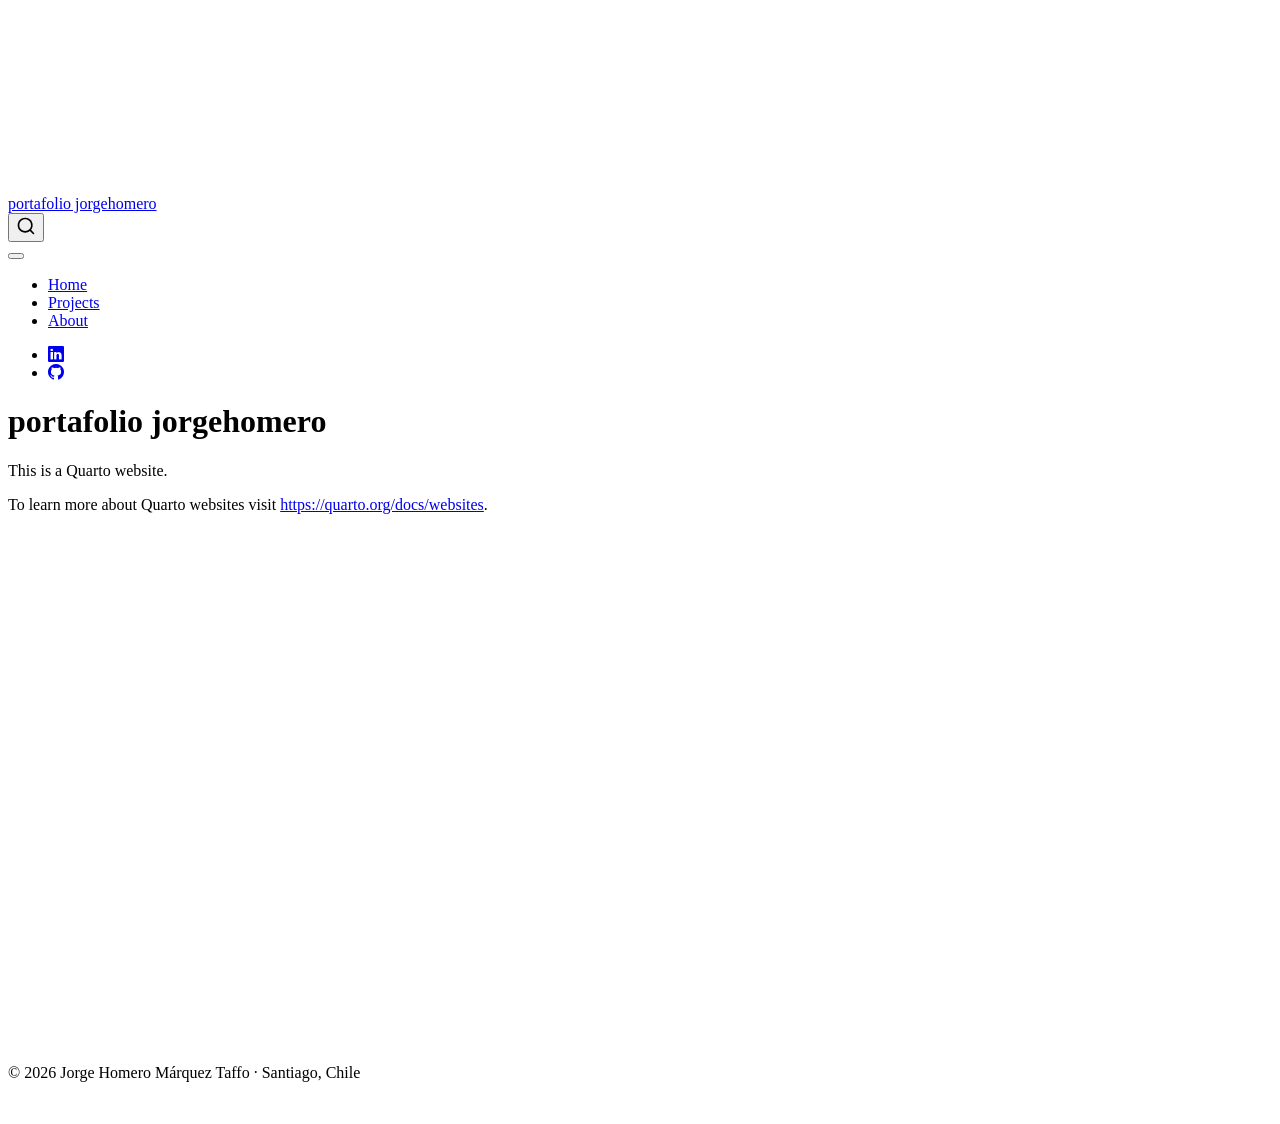
==== docs/index.html @ fefd2fc2 "Portafolio Quarto: estructura inicial" ====
<!DOCTYPE html>
<html xmlns="http://www.w3.org/1999/xhtml" lang="en" xml:lang="en"><head>

<meta charset="utf-8">
<meta name="generator" content="quarto-1.9.38">

<meta name="viewport" content="width=device-width, initial-scale=1.0, user-scalable=yes">


<title>portafolio jorgehomero</title>
<style>
/* Default styles provided by pandoc.
** See https://pandoc.org/MANUAL.html#variables-for-html for config info.
*/
code{white-space: pre-wrap;}
span.smallcaps{font-variant: small-caps;}
div.columns{display: flex; gap: min(4vw, 1.5em);}
div.column{flex: auto; overflow-x: auto;}
div.hanging-indent{margin-left: 1.5em; text-indent: -1.5em;}
ul.task-list{list-style: none;}
ul.task-list li input[type="checkbox"] {
  width: 0.8em;
  margin: 0 0.8em 0.2em -1em; /* quarto-specific, see https://github.com/quarto-dev/quarto-cli/issues/4556 */ 
  vertical-align: middle;
}
</style>


<script src="site_libs/quarto-nav/quarto-nav.js"></script>
<script src="site_libs/quarto-nav/headroom.min.js"></script>
<script src="site_libs/clipboard/clipboard.min.js"></script>
<script src="site_libs/quarto-search/autocomplete.umd.js"></script>
<script src="site_libs/quarto-search/fuse.min.js"></script>
<script src="site_libs/quarto-search/quarto-search.js"></script>
<meta name="quarto:offset" content="./">
<script src="site_libs/quarto-html/quarto.js" type="module"></script>
<script src="site_libs/quarto-html/tabsets/tabsets.js" type="module"></script>
<script src="site_libs/quarto-html/popper.min.js"></script>
<script src="site_libs/quarto-html/tippy.umd.min.js"></script>
<script src="site_libs/quarto-html/anchor.min.js"></script>
<link href="site_libs/quarto-html/tippy.css" rel="stylesheet">
<link href="site_libs/quarto-html/quarto-syntax-highlighting-15634bcf2e68342d4ad2dfa704d543f6.css" rel="stylesheet" id="quarto-text-highlighting-styles">
<script src="site_libs/bootstrap/bootstrap.min.js"></script>
<link href="site_libs/bootstrap/bootstrap-icons.css" rel="stylesheet">
<link href="site_libs/bootstrap/bootstrap-6b423f165eeea3787de40cb4f8e821c3.min.css" rel="stylesheet" append-hash="true" id="quarto-bootstrap" data-mode="light">
<script id="quarto-search-options" type="application/json">{
  "location": "navbar",
  "copy-button": false,
  "collapse-after": 3,
  "panel-placement": "end",
  "type": "overlay",
  "limit": 50,
  "keyboard-shortcut": [
    "f",
    "/",
    "s"
  ],
  "show-item-context": false,
  "language": {
    "search-no-results-text": "No results",
    "search-matching-documents-text": "matching documents",
    "search-copy-link-title": "Copy link to search",
    "search-hide-matches-text": "Hide additional matches",
    "search-more-match-text": "more match in this document",
    "search-more-matches-text": "more matches in this document",
    "search-clear-button-title": "Clear",
    "search-text-placeholder": "",
    "search-detached-cancel-button-title": "Cancel",
    "search-submit-button-title": "Submit",
    "search-label": "Search"
  }
}</script>
<style>html{ scroll-behavior: smooth; }</style>


<link rel="stylesheet" href="styles.css">
</head>

<body class="nav-fixed fullcontent quarto-light">

<div id="quarto-search-results"></div>
  <header id="quarto-header" class="headroom fixed-top">
    <nav class="navbar navbar-expand-lg " data-bs-theme="dark">
      <div class="navbar-container container-fluid">
      <div class="navbar-brand-container mx-auto">
    <a class="navbar-brand" href="./index.html">
    <span class="navbar-title">portafolio jorgehomero</span>
    </a>
  </div>
            <div id="quarto-search" class="" title="Search"></div>
          <button class="navbar-toggler" type="button" data-bs-toggle="collapse" data-bs-target="#navbarCollapse" aria-controls="navbarCollapse" role="menu" aria-expanded="false" aria-label="Toggle navigation" onclick="if (window.quartoToggleHeadroom) { window.quartoToggleHeadroom(); }">
  <span class="navbar-toggler-icon"></span>
</button>
          <div class="collapse navbar-collapse" id="navbarCollapse">
            <ul class="navbar-nav navbar-nav-scroll me-auto">
  <li class="nav-item">
    <a class="nav-link active" href="./index.html" aria-current="page"> 
<span class="menu-text">Home</span></a>
  </li>  
  <li class="nav-item">
    <a class="nav-link" href="./projects.qmd"> 
<span class="menu-text">Projects</span></a>
  </li>  
  <li class="nav-item">
    <a class="nav-link" href="./about.html"> 
<span class="menu-text">About</span></a>
  </li>  
</ul>
            <ul class="navbar-nav navbar-nav-scroll ms-auto">
  <li class="nav-item compact">
    <a class="nav-link" href="https://linkedin.com/in/jorgehomero/"> <i class="bi bi-linkedin" role="img">
</i> 
<span class="menu-text"></span></a>
  </li>  
  <li class="nav-item compact">
    <a class="nav-link" href="https://github.com/jorgehomero"> <i class="bi bi-github" role="img">
</i> 
<span class="menu-text"></span></a>
  </li>  
</ul>
          </div> <!-- /navcollapse -->
            <div class="quarto-navbar-tools">
</div>
      </div> <!-- /container-fluid -->
    </nav>
</header>
<!-- content -->
<div id="quarto-content" class="quarto-container page-columns page-rows-contents page-layout-article page-navbar">
<!-- sidebar -->
<!-- margin-sidebar -->
    
<!-- main -->
<main class="content" id="quarto-document-content">

<header id="title-block-header" class="quarto-title-block default">
<div class="quarto-title">
<h1 class="title">portafolio jorgehomero</h1>
</div>



<div class="quarto-title-meta">

    
  
    
  </div>
  


</header>


<p>This is a Quarto website.</p>
<p>To learn more about Quarto websites visit <a href="https://quarto.org/docs/websites" class="uri">https://quarto.org/docs/websites</a>.</p>



</main> <!-- /main -->
<script id="quarto-html-after-body" type="application/javascript">
  window.document.addEventListener("DOMContentLoaded", function (event) {
    const icon = "";
    const anchorJS = new window.AnchorJS();
    anchorJS.options = {
      placement: 'right',
      icon: icon
    };
    anchorJS.add('.anchored');
    const isCodeAnnotation = (el) => {
      for (const clz of el.classList) {
        if (clz.startsWith('code-annotation-')) {                     
          return true;
        }
      }
      return false;
    }
    const onCopySuccess = function(e) {
      // button target
      const button = e.trigger;
      // don't keep focus
      button.blur();
      // flash "checked"
      button.classList.add('code-copy-button-checked');
      var currentTitle = button.getAttribute("title");
      button.setAttribute("title", "Copied!");
      let tooltip;
      if (window.bootstrap) {
        button.setAttribute("data-bs-toggle", "tooltip");
        button.setAttribute("data-bs-placement", "left");
        button.setAttribute("data-bs-title", "Copied!");
        tooltip = new bootstrap.Tooltip(button, 
          { trigger: "manual", 
            customClass: "code-copy-button-tooltip",
            offset: [0, -8]});
        tooltip.show();    
      }
      setTimeout(function() {
        if (tooltip) {
          tooltip.hide();
          button.removeAttribute("data-bs-title");
          button.removeAttribute("data-bs-toggle");
          button.removeAttribute("data-bs-placement");
        }
        button.setAttribute("title", currentTitle);
        button.classList.remove('code-copy-button-checked');
      }, 1000);
      // clear code selection
      e.clearSelection();
    }
    const getTextToCopy = function(trigger) {
      const outerScaffold = trigger.parentElement.cloneNode(true);
      const codeEl = outerScaffold.querySelector('code');
      for (const childEl of codeEl.children) {
        if (isCodeAnnotation(childEl)) {
          childEl.remove();
        }
      }
      return codeEl.innerText;
    }
    const clipboard = new window.ClipboardJS('.code-copy-button:not([data-in-quarto-modal])', {
      text: getTextToCopy
    });
    clipboard.on('success', onCopySuccess);
    if (window.document.getElementById('quarto-embedded-source-code-modal')) {
      const clipboardModal = new window.ClipboardJS('.code-copy-button[data-in-quarto-modal]', {
        text: getTextToCopy,
        container: window.document.getElementById('quarto-embedded-source-code-modal')
      });
      clipboardModal.on('success', onCopySuccess);
    }
      var localhostRegex = new RegExp(/^(?:http|https):\/\/localhost\:?[0-9]*\//);
      var mailtoRegex = new RegExp(/^mailto:/);
        var filterRegex = new RegExp('/' + window.location.host + '/');
      var isInternal = (href) => {
          return filterRegex.test(href) || localhostRegex.test(href) || mailtoRegex.test(href);
      }
      // Inspect non-navigation links and adorn them if external
     var links = window.document.querySelectorAll('a[href]:not(.nav-link):not(.navbar-brand):not(.toc-action):not(.sidebar-link):not(.sidebar-item-toggle):not(.pagination-link):not(.no-external):not([aria-hidden]):not(.dropdown-item):not(.quarto-navigation-tool):not(.about-link)');
      for (var i=0; i<links.length; i++) {
        const link = links[i];
        if (!isInternal(link.href)) {
          // undo the damage that might have been done by quarto-nav.js in the case of
          // links that we want to consider external
          if (link.dataset.originalHref !== undefined) {
            link.href = link.dataset.originalHref;
          }
        }
      }
    function tippyHover(el, contentFn, onTriggerFn, onUntriggerFn) {
      const config = {
        allowHTML: true,
        maxWidth: 500,
        delay: 100,
        arrow: false,
        appendTo: function(el) {
            return el.parentElement;
        },
        interactive: true,
        interactiveBorder: 10,
        theme: 'quarto',
        placement: 'bottom-start',
      };
      if (contentFn) {
        config.content = contentFn;
      }
      if (onTriggerFn) {
        config.onTrigger = onTriggerFn;
      }
      if (onUntriggerFn) {
        config.onUntrigger = onUntriggerFn;
      }
      window.tippy(el, config); 
    }
    const noterefs = window.document.querySelectorAll('a[role="doc-noteref"]');
    for (var i=0; i<noterefs.length; i++) {
      const ref = noterefs[i];
      tippyHover(ref, function() {
        // use id or data attribute instead here
        let href = ref.getAttribute('data-footnote-href') || ref.getAttribute('href');
        try { href = new URL(href).hash; } catch {}
        const id = href.replace(/^#\/?/, "");
        const note = window.document.getElementById(id);
        if (note) {
          return note.innerHTML;
        } else {
          return "";
        }
      });
    }
    const xrefs = window.document.querySelectorAll('a.quarto-xref');
    const processXRef = (id, note) => {
      // Strip column container classes
      const stripColumnClz = (el) => {
        el.classList.remove("page-full", "page-columns");
        if (el.children) {
          for (const child of el.children) {
            stripColumnClz(child);
          }
        }
      }
      stripColumnClz(note)
      if (id === null || id.startsWith('sec-')) {
        // Special case sections, only their first couple elements
        const container = document.createElement("div");
        if (note.children && note.children.length > 2) {
          container.appendChild(note.children[0].cloneNode(true));
          for (let i = 1; i < note.children.length; i++) {
            const child = note.children[i];
            if (child.tagName === "P" && child.innerText === "") {
              continue;
            } else {
              container.appendChild(child.cloneNode(true));
              break;
            }
          }
          if (window.Quarto?.typesetMath) {
            window.Quarto.typesetMath(container);
          }
          return container.innerHTML
        } else {
          if (window.Quarto?.typesetMath) {
            window.Quarto.typesetMath(note);
          }
          return note.innerHTML;
        }
      } else {
        // Remove any anchor links if they are present
        const anchorLink = note.querySelector('a.anchorjs-link');
        if (anchorLink) {
          anchorLink.remove();
        }
        if (window.Quarto?.typesetMath) {
          window.Quarto.typesetMath(note);
        }
        if (note.classList.contains("callout")) {
          return note.outerHTML;
        } else {
          return note.innerHTML;
        }
      }
    }
    for (var i=0; i<xrefs.length; i++) {
      const xref = xrefs[i];
      tippyHover(xref, undefined, function(instance) {
        instance.disable();
        let url = xref.getAttribute('href');
        let hash = undefined; 
        if (url.startsWith('#')) {
          hash = url;
        } else {
          try { hash = new URL(url).hash; } catch {}
        }
        if (hash) {
          const id = hash.replace(/^#\/?/, "");
          const note = window.document.getElementById(id);
          if (note !== null) {
            try {
              const html = processXRef(id, note.cloneNode(true));
              instance.setContent(html);
            } finally {
              instance.enable();
              instance.show();
            }
          } else {
            // See if we can fetch this
            fetch(url.split('#')[0])
            .then(res => res.text())
            .then(html => {
              const parser = new DOMParser();
              const htmlDoc = parser.parseFromString(html, "text/html");
              const note = htmlDoc.getElementById(id);
              if (note !== null) {
                const html = processXRef(id, note);
                instance.setContent(html);
              } 
            }).finally(() => {
              instance.enable();
              instance.show();
            });
          }
        } else {
          // See if we can fetch a full url (with no hash to target)
          // This is a special case and we should probably do some content thinning / targeting
          fetch(url)
          .then(res => res.text())
          .then(html => {
            const parser = new DOMParser();
            const htmlDoc = parser.parseFromString(html, "text/html");
            const note = htmlDoc.querySelector('main.content');
            if (note !== null) {
              // This should only happen for chapter cross references
              // (since there is no id in the URL)
              // remove the first header
              if (note.children.length > 0 && note.children[0].tagName === "HEADER") {
                note.children[0].remove();
              }
              const html = processXRef(null, note);
              instance.setContent(html);
            } 
          }).finally(() => {
            instance.enable();
            instance.show();
          });
        }
      }, function(instance) {
      });
    }
        let selectedAnnoteEl;
        const selectorForAnnotation = ( cell, annotation) => {
          let cellAttr = 'data-code-cell="' + cell + '"';
          let lineAttr = 'data-code-annotation="' +  annotation + '"';
          const selector = 'span[' + cellAttr + '][' + lineAttr + ']';
          return selector;
        }
        const selectCodeLines = (annoteEl) => {
          const doc = window.document;
          const targetCell = annoteEl.getAttribute("data-target-cell");
          const targetAnnotation = annoteEl.getAttribute("data-target-annotation");
          const annoteSpan = window.document.querySelector(selectorForAnnotation(targetCell, targetAnnotation));
          const lines = annoteSpan.getAttribute("data-code-lines").split(",");
          const lineIds = lines.map((line) => {
            return targetCell + "-" + line;
          })
          let top = null;
          let height = null;
          let parent = null;
          if (lineIds.length > 0) {
              //compute the position of the single el (top and bottom and make a div)
              const el = window.document.getElementById(lineIds[0]);
              top = el.offsetTop;
              height = el.offsetHeight;
              parent = el.parentElement.parentElement;
            if (lineIds.length > 1) {
              const lastEl = window.document.getElementById(lineIds[lineIds.length - 1]);
              const bottom = lastEl.offsetTop + lastEl.offsetHeight;
              height = bottom - top;
            }
            if (top !== null && height !== null && parent !== null) {
              // cook up a div (if necessary) and position it 
              let div = window.document.getElementById("code-annotation-line-highlight");
              if (div === null) {
                div = window.document.createElement("div");
                div.setAttribute("id", "code-annotation-line-highlight");
                div.style.position = 'absolute';
                parent.appendChild(div);
              }
              div.style.top = top - 2 + "px";
              div.style.height = height + 4 + "px";
              div.style.left = 0;
              let gutterDiv = window.document.getElementById("code-annotation-line-highlight-gutter");
              if (gutterDiv === null) {
                gutterDiv = window.document.createElement("div");
                gutterDiv.setAttribute("id", "code-annotation-line-highlight-gutter");
                gutterDiv.style.position = 'absolute';
                const codeCell = window.document.getElementById(targetCell);
                const gutter = codeCell.querySelector('.code-annotation-gutter');
                gutter.appendChild(gutterDiv);
              }
              gutterDiv.style.top = top - 2 + "px";
              gutterDiv.style.height = height + 4 + "px";
            }
            selectedAnnoteEl = annoteEl;
          }
        };
        const unselectCodeLines = () => {
          const elementsIds = ["code-annotation-line-highlight", "code-annotation-line-highlight-gutter"];
          elementsIds.forEach((elId) => {
            const div = window.document.getElementById(elId);
            if (div) {
              div.remove();
            }
          });
          selectedAnnoteEl = undefined;
        };
          // Handle positioning of the toggle
      window.addEventListener(
        "resize",
        throttle(() => {
          elRect = undefined;
          if (selectedAnnoteEl) {
            selectCodeLines(selectedAnnoteEl);
          }
        }, 10)
      );
      function throttle(fn, ms) {
      let throttle = false;
      let timer;
        return (...args) => {
          if(!throttle) { // first call gets through
              fn.apply(this, args);
              throttle = true;
          } else { // all the others get throttled
              if(timer) clearTimeout(timer); // cancel #2
              timer = setTimeout(() => {
                fn.apply(this, args);
                timer = throttle = false;
              }, ms);
          }
        };
      }
        // Attach click handler to the DT
        const annoteDls = window.document.querySelectorAll('dt[data-target-cell]');
        for (const annoteDlNode of annoteDls) {
          annoteDlNode.addEventListener('click', (event) => {
            const clickedEl = event.target;
            if (clickedEl !== selectedAnnoteEl) {
              unselectCodeLines();
              const activeEl = window.document.querySelector('dt[data-target-cell].code-annotation-active');
              if (activeEl) {
                activeEl.classList.remove('code-annotation-active');
              }
              selectCodeLines(clickedEl);
              clickedEl.classList.add('code-annotation-active');
            } else {
              // Unselect the line
              unselectCodeLines();
              clickedEl.classList.remove('code-annotation-active');
            }
          });
        }
    const findCites = (el) => {
      const parentEl = el.parentElement;
      if (parentEl) {
        const cites = parentEl.dataset.cites;
        if (cites) {
          return {
            el,
            cites: cites.split(' ')
          };
        } else {
          return findCites(el.parentElement)
        }
      } else {
        return undefined;
      }
    };
    var bibliorefs = window.document.querySelectorAll('a[role="doc-biblioref"]');
    for (var i=0; i<bibliorefs.length; i++) {
      const ref = bibliorefs[i];
      const citeInfo = findCites(ref);
      if (citeInfo) {
        tippyHover(citeInfo.el, function() {
          var popup = window.document.createElement('div');
          citeInfo.cites.forEach(function(cite) {
            var citeDiv = window.document.createElement('div');
            citeDiv.classList.add('hanging-indent');
            citeDiv.classList.add('csl-entry');
            var biblioDiv = window.document.getElementById('ref-' + cite);
            if (biblioDiv) {
              citeDiv.innerHTML = biblioDiv.innerHTML;
            }
            popup.appendChild(citeDiv);
          });
          return popup.innerHTML;
        });
      }
    }
  });
  </script>
</div> <!-- /content -->
<footer class="footer">
  <div class="nav-footer">
    <div class="nav-footer-left">
      &nbsp;
    </div>   
    <div class="nav-footer-center">
<p>© 2026 Jorge Homero Márquez Taffo · Santiago, Chile</p>
</div>
    <div class="nav-footer-right">
      &nbsp;
    </div>
  </div>
</footer>




<script src="site_libs/quarto-html/zenscroll-min.js"></script>
</body></html>
---- docs/site_libs/quarto-html/tippy.css ----
.tippy-box[data-animation=fade][data-state=hidden]{opacity:0}[data-tippy-root]{max-width:calc(100vw - 10px)}.tippy-box{position:relative;background-color:#333;color:#fff;border-radius:4px;font-size:14px;line-height:1.4;white-space:normal;outline:0;transition-property:transform,visibility,opacity}.tippy-box[data-placement^=top]>.tippy-arrow{bottom:0}.tippy-box[data-placement^=top]>.tippy-arrow:before{bottom:-7px;left:0;border-width:8px 8px 0;border-top-color:initial;transform-origin:center top}.tippy-box[data-placement^=bottom]>.tippy-arrow{top:0}.tippy-box[data-placement^=bottom]>.tippy-arrow:before{top:-7px;left:0;border-width:0 8px 8px;border-bottom-color:initial;transform-origin:center bottom}.tippy-box[data-placement^=left]>.tippy-arrow{right:0}.tippy-box[data-placement^=left]>.tippy-arrow:before{border-width:8px 0 8px 8px;border-left-color:initial;right:-7px;transform-origin:center left}.tippy-box[data-placement^=right]>.tippy-arrow{left:0}.tippy-box[data-placement^=right]>.tippy-arrow:before{left:-7px;border-width:8px 8px 8px 0;border-right-color:initial;transform-origin:center right}.tippy-box[data-inertia][data-state=visible]{transition-timing-function:cubic-bezier(.54,1.5,.38,1.11)}.tippy-arrow{width:16px;height:16px;color:#333}.tippy-arrow:before{content:"";position:absolute;border-color:transparent;border-style:solid}.tippy-content{position:relative;padding:5px 9px;z-index:1}
---- docs/styles.css ----
/* css styles */
/* Hero section */
.hero-section {
  display: flex;
  align-items: center;
  gap: 3rem;
  padding: 4rem 0;
}
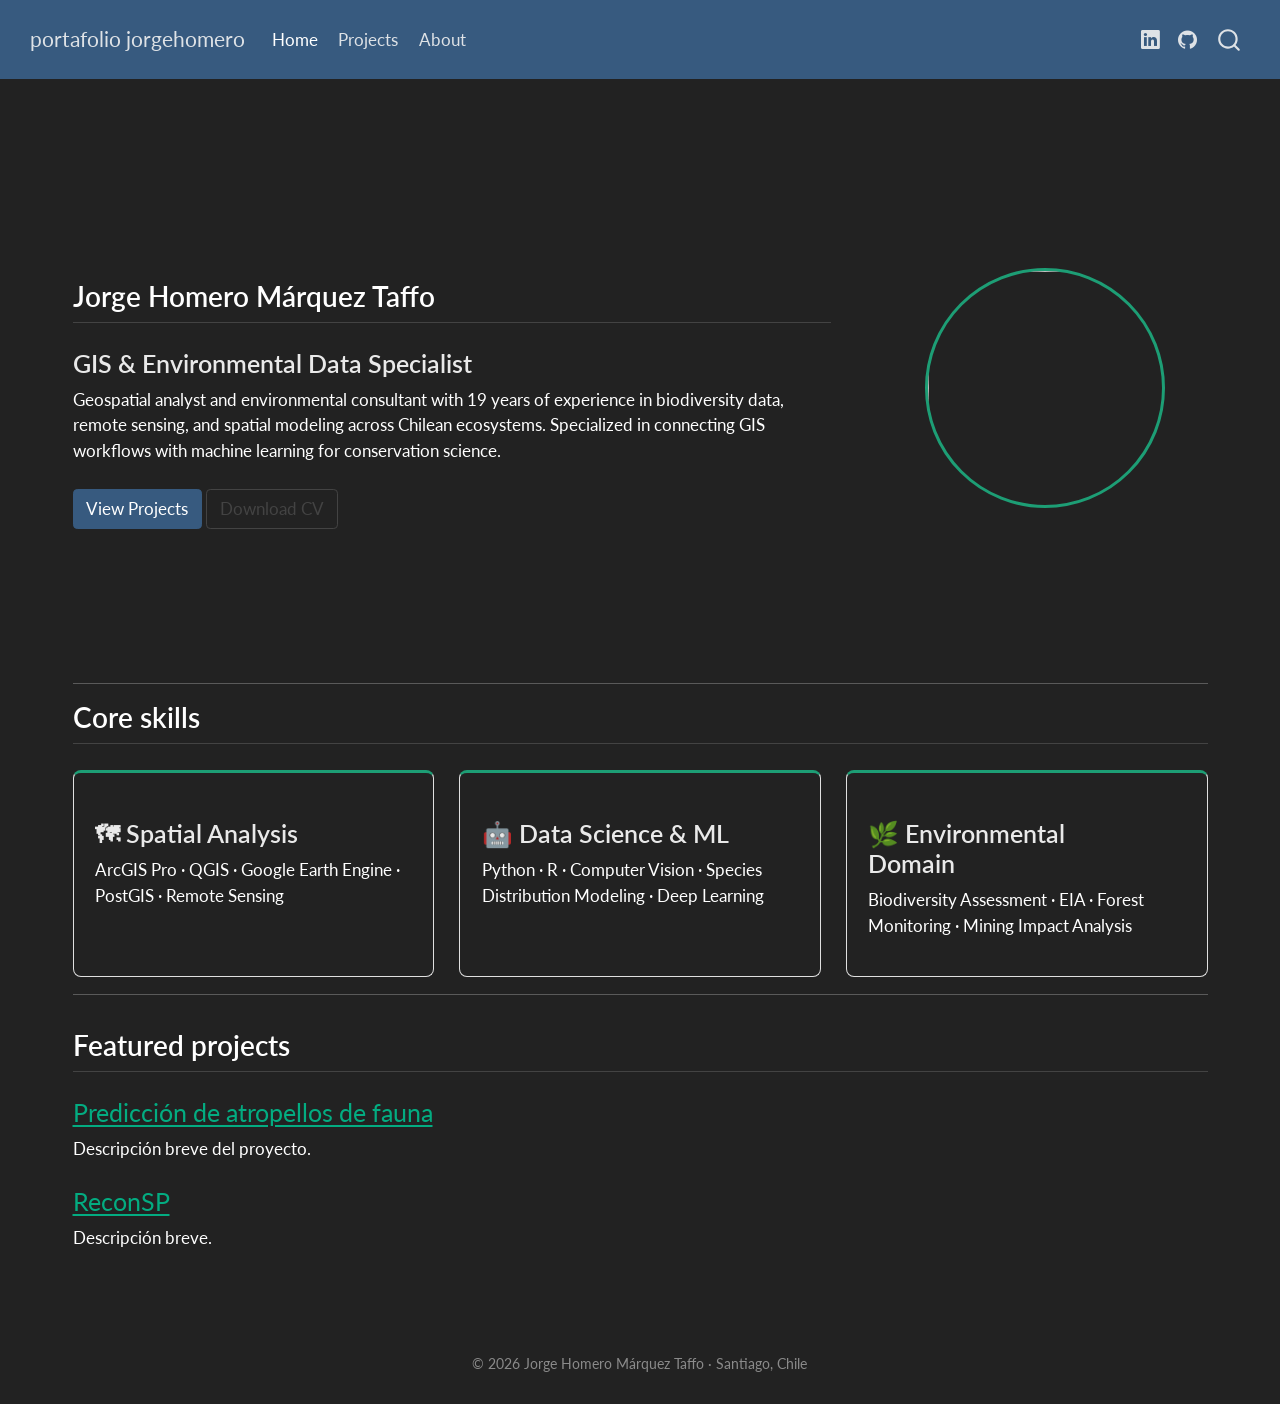
==== commit d886dd7c: "actualización de index.qmd" ====
--- a/docs/index.html
+++ b/docs/index.html
@@ -39,10 +39,10 @@
 <script src="site_libs/quarto-html/tippy.umd.min.js"></script>
 <script src="site_libs/quarto-html/anchor.min.js"></script>
 <link href="site_libs/quarto-html/tippy.css" rel="stylesheet">
-<link href="site_libs/quarto-html/quarto-syntax-highlighting-15634bcf2e68342d4ad2dfa704d543f6.css" rel="stylesheet" id="quarto-text-highlighting-styles">
+<link href="site_libs/quarto-html/quarto-syntax-highlighting-dark-0a6b7249c26820e032cb0bd839ff02b1.css" rel="stylesheet" id="quarto-text-highlighting-styles">
 <script src="site_libs/bootstrap/bootstrap.min.js"></script>
 <link href="site_libs/bootstrap/bootstrap-icons.css" rel="stylesheet">
-<link href="site_libs/bootstrap/bootstrap-6b423f165eeea3787de40cb4f8e821c3.min.css" rel="stylesheet" append-hash="true" id="quarto-bootstrap" data-mode="light">
+<link href="site_libs/bootstrap/bootstrap-00feface57a40fb7a06c8694f9a70c45.min.css" rel="stylesheet" append-hash="true" id="quarto-bootstrap" data-mode="dark">
 <script id="quarto-search-options" type="application/json">{
   "location": "navbar",
   "copy-button": false,
@@ -76,7 +76,7 @@
 <link rel="stylesheet" href="styles.css">
 </head>
 
-<body class="nav-fixed fullcontent quarto-light">
+<body class="nav-fixed quarto-light">
 
 <div id="quarto-search-results"></div>
   <header id="quarto-header" class="headroom fixed-top">
@@ -125,34 +125,63 @@
     </nav>
 </header>
 <!-- content -->
-<div id="quarto-content" class="quarto-container page-columns page-rows-contents page-layout-article page-navbar">
+<div id="quarto-content" class="quarto-container page-columns page-rows-contents page-layout-full page-navbar">
 <!-- sidebar -->
 <!-- margin-sidebar -->
     
 <!-- main -->
-<main class="content" id="quarto-document-content">
-
-<header id="title-block-header" class="quarto-title-block default">
-<div class="quarto-title">
-<h1 class="title">portafolio jorgehomero</h1>
+<main class="content column-page" id="quarto-document-content"><header id="title-block-header" class="quarto-title-block"></header>
+
+
+
+
+<div class="hero-section">
+<section id="jorge-homero-márquez-taffo" class="level2 hero-content">
+<h2 class="anchored" data-anchor-id="jorge-homero-márquez-taffo">Jorge Homero Márquez Taffo</h2>
+<section id="gis-environmental-data-specialist" class="level3">
+<h3 class="anchored" data-anchor-id="gis-environmental-data-specialist">GIS &amp; Environmental Data Specialist</h3>
+<p>Geospatial analyst and environmental consultant with 19 years of experience in biodiversity data, remote sensing, and spatial modeling across Chilean ecosystems. Specialized in connecting GIS workflows with machine learning for conservation science.</p>
+<div class="hero-buttons">
+<p><a href="projects.qmd" class="btn btn-primary">View Projects</a> <a href="assets/cv_homero.pdf" class="btn btn-outline-secondary">Download CV</a></p>
 </div>
-
-
-
-<div class="quarto-title-meta">
-
-    
-  
-    
-  </div>
-  
-
-
-</header>
-
-
-<p>This is a Quarto website.</p>
-<p>To learn more about Quarto websites visit <a href="https://quarto.org/docs/websites" class="uri">https://quarto.org/docs/websites</a>.</p>
+</section>
+</section>
+<div class="hero-image">
+<p><img src="assets/profile.jpg" class="profile-photo img-fluid"></p>
+</div>
+</div>
+<hr>
+<section id="core-skills" class="level2 skills-section">
+<h2 class="anchored" data-anchor-id="core-skills">Core skills</h2>
+<div class="skills-grid">
+<section id="spatial-analysis" class="level3 skill-card">
+<h3 class="anchored" data-anchor-id="spatial-analysis">🗺 Spatial Analysis</h3>
+<p>ArcGIS Pro · QGIS · Google Earth Engine · PostGIS · Remote Sensing</p>
+</section>
+<section id="data-science-ml" class="level3 skill-card">
+<h3 class="anchored" data-anchor-id="data-science-ml">🤖 Data Science &amp; ML</h3>
+<p>Python · R · Computer Vision · Species Distribution Modeling · Deep Learning</p>
+</section>
+<section id="environmental-domain" class="level3 skill-card">
+<h3 class="anchored" data-anchor-id="environmental-domain">🌿 Environmental Domain</h3>
+<p>Biodiversity Assessment · EIA · Forest Monitoring · Mining Impact Analysis</p>
+</section>
+</div>
+</section>
+<hr>
+<section id="featured-projects" class="level2 featured-section">
+<h2 class="anchored" data-anchor-id="featured-projects">Featured projects</h2>
+<div class="project-grid">
+<section id="predicción-de-atropellos-de-fauna" class="level3">
+<h3 class="anchored" data-anchor-id="predicción-de-atropellos-de-fauna"><a href="projects/prediccion_fauna_impactada.qmd">Predicción de atropellos de fauna</a></h3>
+<p>Descripción breve del proyecto.</p>
+</section>
+<section id="reconsp" class="level3">
+<h3 class="anchored" data-anchor-id="reconsp"><a href="projects/reconsp.qmd">ReconSP</a></h3>
+<p>Descripción breve.</p>
+</section>
+</div>
+</section>
 
 
 
--- a/docs/site_libs/quarto-html/quarto-syntax-highlighting-dark-0a6b7249c26820e032cb0bd839ff02b1.css
+++ b/docs/site_libs/quarto-html/quarto-syntax-highlighting-dark-0a6b7249c26820e032cb0bd839ff02b1.css
@@ -0,0 +1,219 @@
+/* quarto syntax highlight colors */
+:root {
+  --quarto-hl-al-color: #f07178;
+  --quarto-hl-an-color: #d4d0ab;
+  --quarto-hl-at-color: #00e0e0;
+  --quarto-hl-bn-color: #d4d0ab;
+  --quarto-hl-bu-color: #abe338;
+  --quarto-hl-ch-color: #abe338;
+  --quarto-hl-co-color: #f8f8f2;
+  --quarto-hl-cv-color: #ffd700;
+  --quarto-hl-cn-color: #ffd700;
+  --quarto-hl-cf-color: #ffa07a;
+  --quarto-hl-dt-color: #ffa07a;
+  --quarto-hl-dv-color: #d4d0ab;
+  --quarto-hl-do-color: #f8f8f2;
+  --quarto-hl-er-color: #f07178;
+  --quarto-hl-ex-color: #00e0e0;
+  --quarto-hl-fl-color: #d4d0ab;
+  --quarto-hl-fu-color: #ffa07a;
+  --quarto-hl-im-color: #abe338;
+  --quarto-hl-in-color: #d4d0ab;
+  --quarto-hl-kw-color: #ffa07a;
+  --quarto-hl-op-color: #ffa07a;
+  --quarto-hl-ot-color: #00e0e0;
+  --quarto-hl-pp-color: #dcc6e0;
+  --quarto-hl-re-color: #00e0e0;
+  --quarto-hl-sc-color: #abe338;
+  --quarto-hl-ss-color: #abe338;
+  --quarto-hl-st-color: #abe338;
+  --quarto-hl-va-color: #00e0e0;
+  --quarto-hl-vs-color: #abe338;
+  --quarto-hl-wa-color: #dcc6e0;
+}
+
+/* other quarto variables */
+:root {
+  --quarto-font-monospace: SFMono-Regular, Menlo, Monaco, Consolas, "Liberation Mono", "Courier New", monospace;
+}
+
+/* syntax highlight based on Pandoc's rules */
+pre > code.sourceCode > span {
+  color: #f8f8f2;
+}
+
+code.sourceCode > span {
+  color: #f8f8f2;
+}
+
+div.sourceCode,
+div.sourceCode pre.sourceCode {
+  color: #f8f8f2;
+}
+
+/* Normal */
+code span {
+  color: #f8f8f2;
+}
+
+/* Alert */
+code span.al {
+  color: #f07178;
+}
+
+/* Annotation */
+code span.an {
+  color: #d4d0ab;
+}
+
+/* Attribute */
+code span.at {
+  color: #00e0e0;
+}
+
+/* BaseN */
+code span.bn {
+  color: #d4d0ab;
+}
+
+/* BuiltIn */
+code span.bu {
+  color: #abe338;
+}
+
+/* ControlFlow */
+code span.cf {
+  font-weight: bold;
+  color: #ffa07a;
+}
+
+/* Char */
+code span.ch {
+  color: #abe338;
+}
+
+/* Constant */
+code span.cn {
+  color: #ffd700;
+}
+
+/* Comment */
+code span.co {
+  font-style: italic;
+  color: #f8f8f2;
+}
+
+/* CommentVar */
+code span.cv {
+  color: #ffd700;
+}
+
+/* Documentation */
+code span.do {
+  color: #f8f8f2;
+}
+
+/* DataType */
+code span.dt {
+  color: #ffa07a;
+}
+
+/* DecVal */
+code span.dv {
+  color: #d4d0ab;
+}
+
+/* Error */
+code span.er {
+  color: #f07178;
+  text-decoration: underline;
+}
+
+/* Extension */
+code span.ex {
+  font-weight: bold;
+  color: #00e0e0;
+}
+
+/* Float */
+code span.fl {
+  color: #d4d0ab;
+}
+
+/* Function */
+code span.fu {
+  color: #ffa07a;
+}
+
+/* Import */
+code span.im {
+  color: #abe338;
+}
+
+/* Information */
+code span.in {
+  color: #d4d0ab;
+}
+
+/* Keyword */
+code span.kw {
+  font-weight: bold;
+  color: #ffa07a;
+}
+
+/* Operator */
+code span.op {
+  color: #ffa07a;
+}
+
+/* Other */
+code span.ot {
+  color: #00e0e0;
+}
+
+/* Preprocessor */
+code span.pp {
+  color: #dcc6e0;
+}
+
+/* RegionMarker */
+code span.re {
+  background-color: #f8f8f2;
+  color: #00e0e0;
+}
+
+/* SpecialChar */
+code span.sc {
+  color: #abe338;
+}
+
+/* SpecialString */
+code span.ss {
+  color: #abe338;
+}
+
+/* String */
+code span.st {
+  color: #abe338;
+}
+
+/* Variable */
+code span.va {
+  color: #00e0e0;
+}
+
+/* VerbatimString */
+code span.vs {
+  color: #abe338;
+}
+
+/* Warning */
+code span.wa {
+  color: #dcc6e0;
+}
+
+.prevent-inlining {
+  content: "</";
+}
+
+/*# sourceMappingURL=175367c052bafc98bd680af3479823f0.css.map */
--- a/docs/styles.css
+++ b/docs/styles.css
@@ -1,8 +1,48 @@
-/* css styles */
 /* Hero section */
 .hero-section {
   display: flex;
   align-items: center;
   gap: 3rem;
   padding: 4rem 0;
+  min-height: 60vh;
+}
+.hero-content { flex: 1.4; }
+.hero-image  { flex: 0.6; text-align: center; }
+
+.profile-photo {
+  width: 240px;
+  height: 240px;
+  border-radius: 50%;
+  object-fit: cover;
+  border: 3px solid #1D9E75;  /* verde teal */
+}
+
+.hero-buttons { margin-top: 1.5rem; display: flex; gap: 1rem; }
+
+/* Skills grid */
+.skills-grid {
+  display: grid;
+  grid-template-columns: repeat(auto-fit, minmax(200px, 1fr));
+  gap: 1.5rem;
+  margin-top: 1.5rem;
+}
+.skill-card {
+  padding: 1.25rem;
+  border: 1px solid #e0e0e0;
+  border-radius: 8px;
+  border-top: 3px solid #1D9E75;
+}
+
+/* Project cards override */
+.quarto-listing-category-title { color: #1D9E75; }
+.listing-category {
+  background-color: #E1F5EE !important;
+  color: #0F6E56 !important;
+  border: none !important;
+}
+
+/* Responsive */
+@media (max-width: 768px) {
+  .hero-section { flex-direction: column-reverse; padding: 2rem 0; }
+  .hero-image { margin-bottom: 1rem; }
 }
